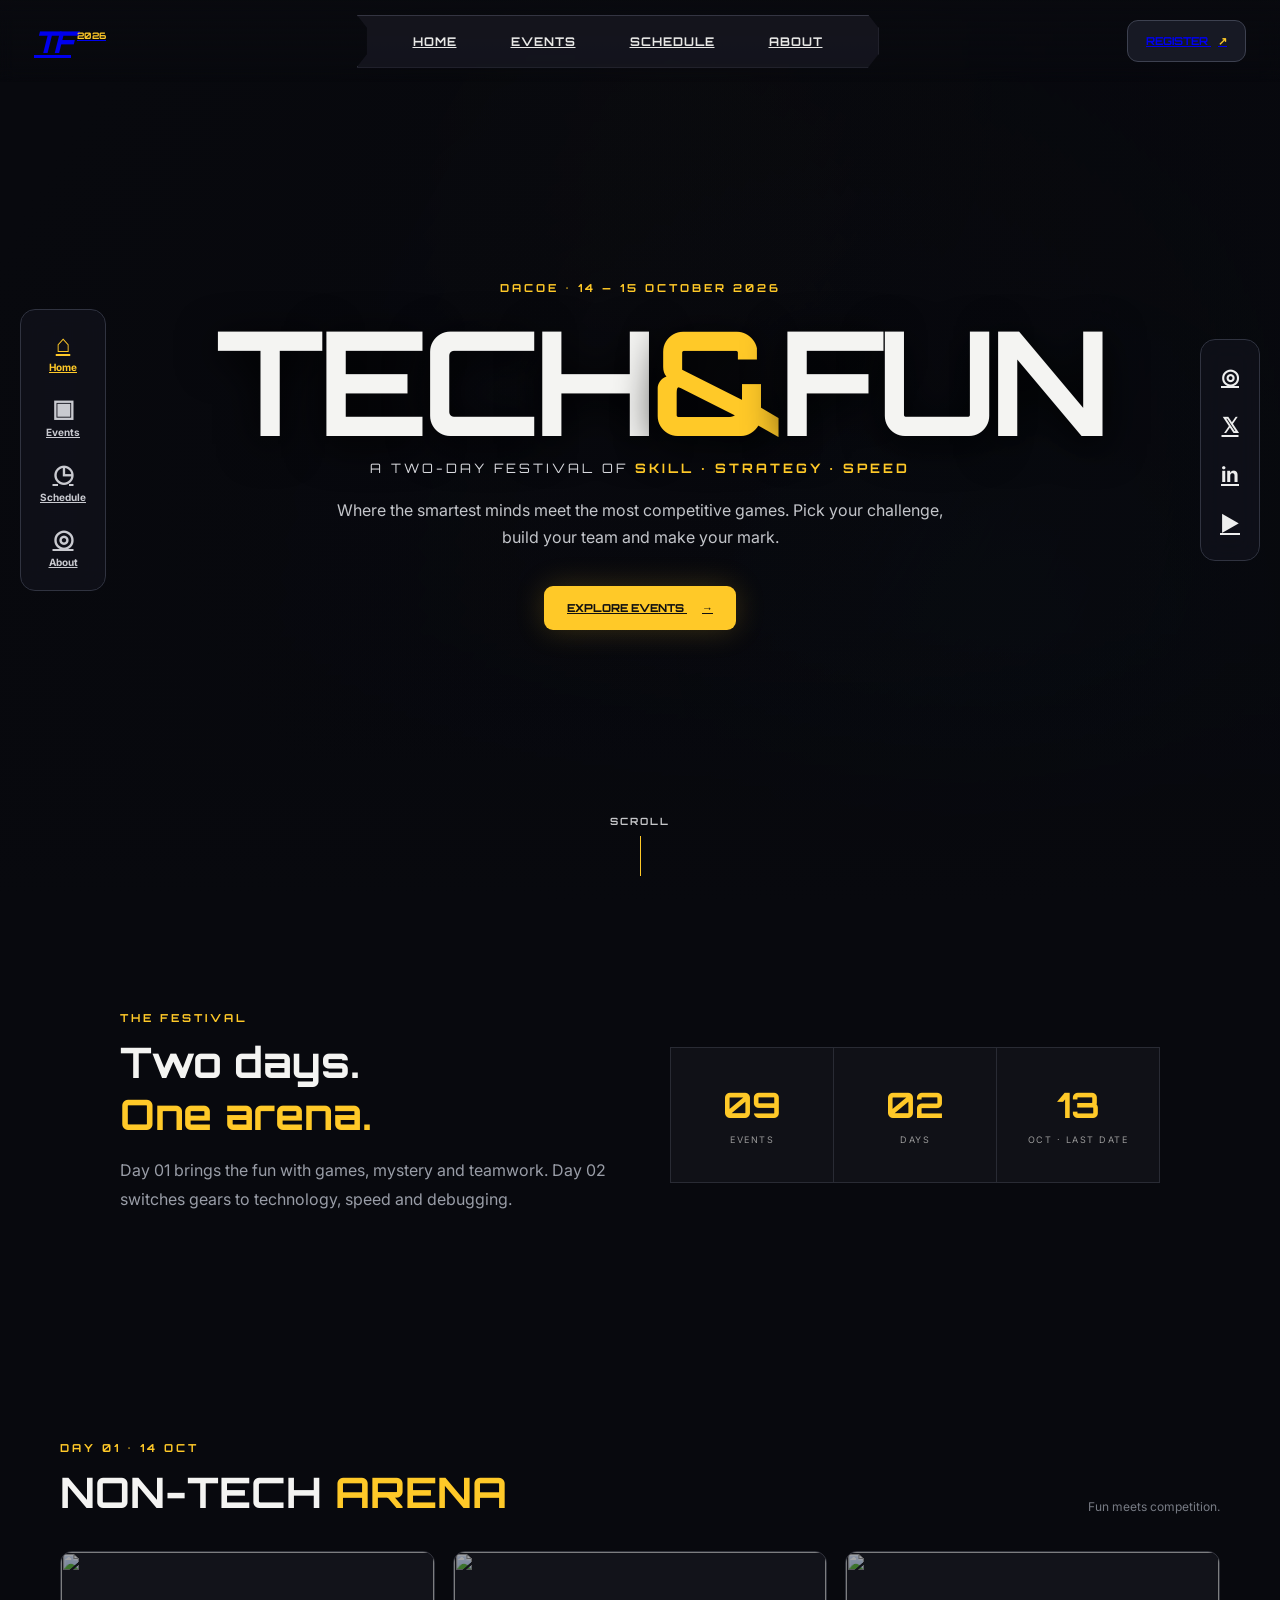
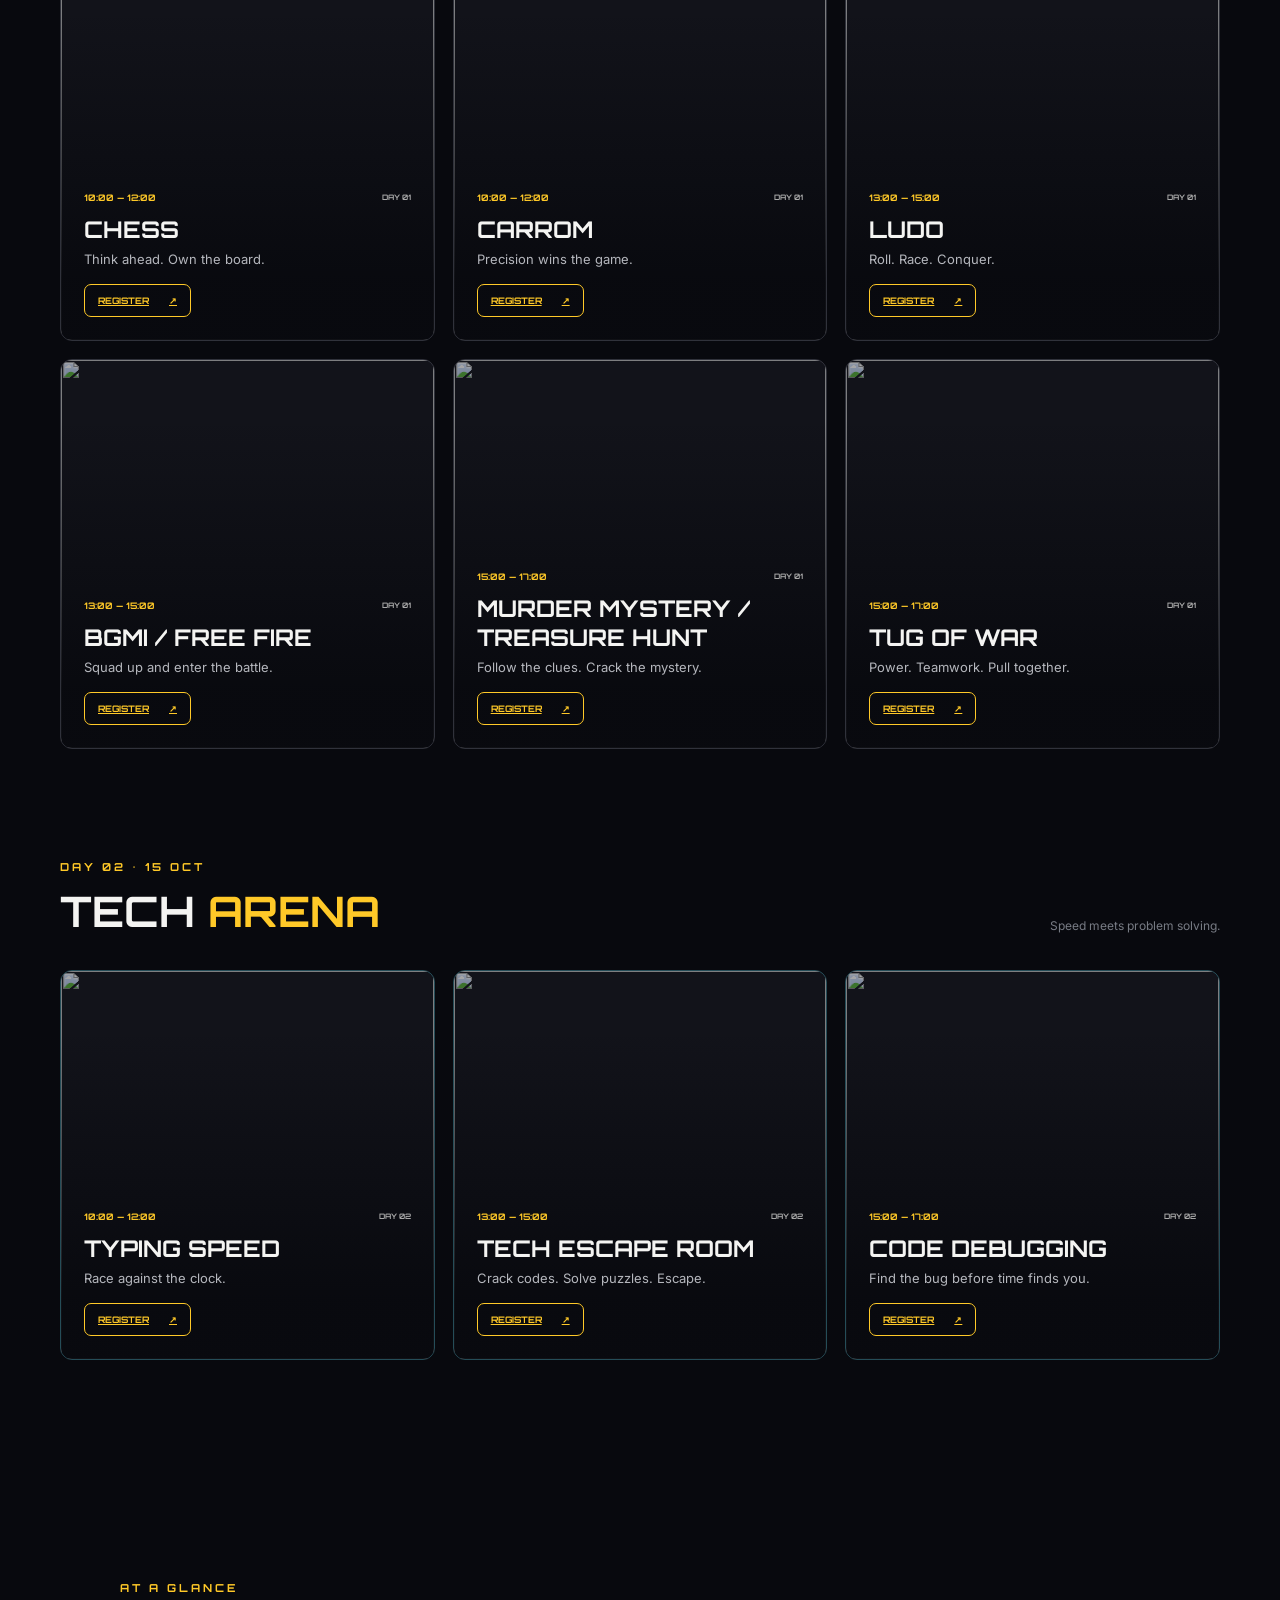
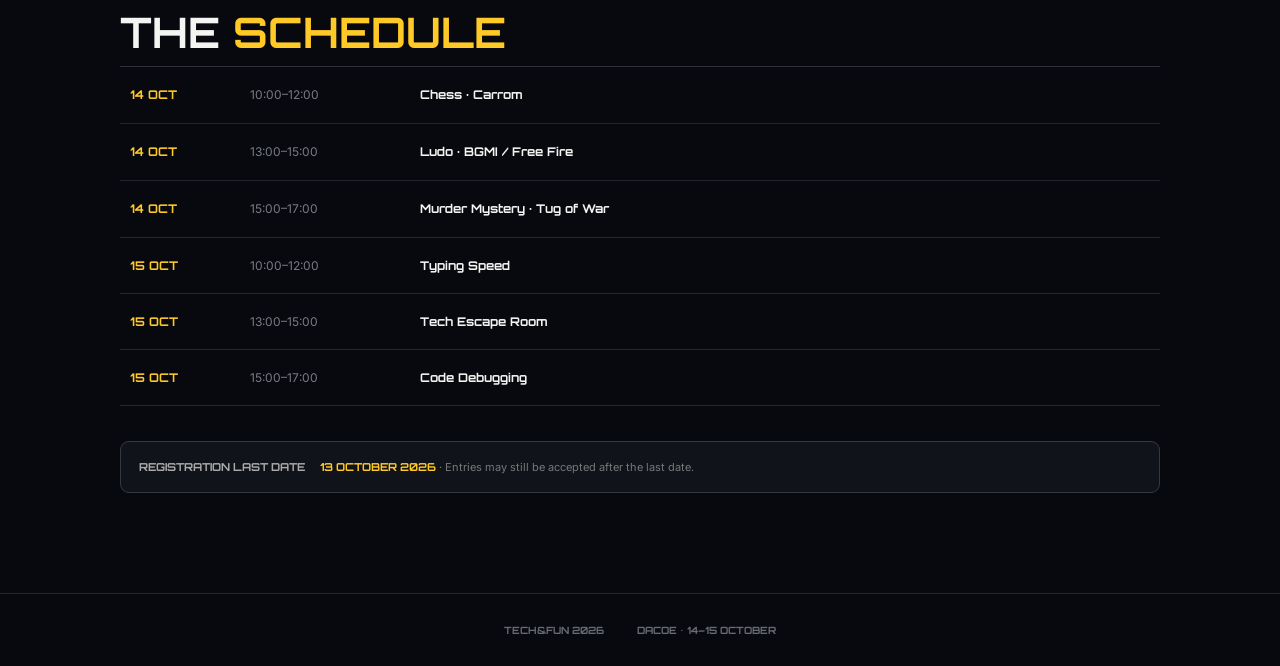
==== register.html @ 4d59d4c3 "Add files via upload" ====
<!DOCTYPE html>
<html lang="en"><head><meta charset="UTF-8"><meta name="viewport" content="width=device-width,initial-scale=1.0">
<title>Registration | Tech & Fun 2026</title>
<link rel="preconnect" href="https://fonts.googleapis.com"><link href="https://fonts.googleapis.com/css2?family=Orbitron:wght@500;600;700;800&family=Inter:wght@400;500;600;700;800&display=swap" rel="stylesheet"><link rel="stylesheet" href="style.css"></head>
<body class="registration">
<header class="topbar"><a class="logo" href="index.html"><span>TF</span><small>2026</small></a><nav class="topnav"><a href="index.html#events">EVENTS</a><a href="index.html#schedule">SCHEDULE</a></nav><a class="signin" href="index.html">← BACK</a></header>
<main class="reg-wrap"><div class="reg-panel">
<div class="reg-heading"><p class="mini" id="day"></p><h1 id="name">EVENT REGISTRATION</h1><p id="time"></p><div class="last">LAST DATE: <b>13 OCTOBER 2026</b><small>Registration remains open for late entries.</small></div></div>
<form id="form">
<input type="hidden" name="event" id="event">
<div class="form-row"><label>PARTICIPANT 1 NAME<input name="participant1Name" required></label><label>PARTICIPANT 1 GMAIL<input type="email" name="participant1Email" placeholder="name@gmail.com" required></label></div>
<div class="form-row"><label>PARTICIPANT 2 NAME<input name="participant2Name" required></label><label>PARTICIPANT 2 GMAIL<input type="email" name="participant2Email" placeholder="name@gmail.com" required></label></div>
<label>MOBILE NUMBER<input id="mobile" name="mobile" type="tel" inputmode="numeric" maxlength="10" placeholder="10-digit mobile number" required></label>
<button id="submit" type="submit">SUBMIT REGISTRATION <span>↗</span></button>
<p id="status"></p></form></div></main>
<script src="config.js"></script><script>
const E={
chess:["CHESS","DAY 01 • NON-TECH","10:00 AM – 12:00 PM"],carrom:["CARROM","DAY 01 • NON-TECH","10:00 AM – 12:00 PM"],
ludo:["LUDO","DAY 01 • NON-TECH","1:00 PM – 3:00 PM"],"bgmi-free-fire":["BGMI / FREE FIRE","DAY 01 • NON-TECH","1:00 PM – 3:00 PM"],
"murder-mystery-treasure-hunt":["MURDER MYSTERY / TREASURE HUNT","DAY 01 • NON-TECH","3:00 PM – 5:00 PM"],
"tug-of-war":["TUG OF WAR","DAY 01 • NON-TECH","3:00 PM – 5:00 PM"],"typing-speed":["TYPING SPEED","DAY 02 • TECH","10:00 AM – 12:00 PM"],
"tech-escape-room":["TECH ESCAPE ROOM","DAY 02 • TECH","1:00 PM – 3:00 PM"],"code-debugging":["CODE DEBUGGING","DAY 02 • TECH","3:00 PM – 5:00 PM"]};
const slug=new URLSearchParams(location.search).get("event"), x=E[slug]; if(!x) location.href="index.html";
document.getElementById("name").textContent=x[0];document.getElementById("day").textContent=x[1];document.getElementById("time").textContent=x[2];document.getElementById("event").value=x[0];
mobile.addEventListener("input",()=>mobile.value=mobile.value.replace(/\D/g,"").slice(0,10));
form.addEventListener("submit",async e=>{e.preventDefault();let m=mobile.value,s=document.getElementById("status");if(!/^[6-9]\d{9}$/.test(m)){s.textContent="Enter a valid 10-digit Indian mobile number.";s.className="err";return}
if(!CONFIG.GOOGLE_SCRIPT_URL||CONFIG.GOOGLE_SCRIPT_URL.includes("PASTE_")){s.textContent="Connect the Google Sheet backend in config.js first.";s.className="err";return}
submit.disabled=true;submit.textContent="SUBMITTING...";
try{let r=await fetch(CONFIG.GOOGLE_SCRIPT_URL,{method:"POST",body:JSON.stringify(Object.fromEntries(new FormData(form))),headers:{"Content-Type":"text/plain;charset=utf-8"}}),j=await r.json();if(!j.ok)throw Error();s.textContent="Registration submitted successfully.";s.className="ok";form.reset();event.value=x[0]}catch(a){s.textContent="Submission failed. Please try again.";s.className="err"}finally{submit.disabled=false;submit.innerHTML='SUBMIT REGISTRATION <span>↗</span>'}});
</script></body></html>
---- style.css ----
*{box-sizing:border-box}html{scroll-behavior:smooth}body{margin:0;background:#08090e;color:#f4f4f2;font-family:Inter,Arial,sans-serif;overflow-x:hidden}.bg-glow{position:fixed;inset:0;pointer-events:none;background:radial-gradient(circle at 50% 10%,rgba(255,196,40,.08),transparent 35%),radial-gradient(circle at 80% 70%,rgba(0,211,255,.06),transparent 30%)}.topbar{height:82px;position:fixed;z-index:20;top:0;left:0;right:0;display:flex;align-items:center;justify-content:space-between;padding:0 34px;background:linear-gradient(#090a0fdd,transparent);backdrop-filter:blur(8px)}.logo{width:74px;display:flex;align-items:center;gap:6px;font-family:Orbitron;font-weight:800;font-size:30px;font-style:italic}.logo span{letter-spacing:-4px}.logo small{font-size:9px;color:#ffc928;font-style:normal;align-self:flex-start;margin-top:7px}.topnav{display:flex;gap:0;padding:0 28px;background:#161720dd;border:1px solid #343542;clip-path:polygon(0 0,98% 0,100% 25%,100% 75%,98% 100%,0 100%,2% 75%,2% 25%)}.topnav a{padding:18px 27px;font-family:Orbitron;font-size:12px;font-weight:700;letter-spacing:1px;color:#e8e8e6}.topnav a:hover{color:#ffc928}.signin{border:1px solid #3d4150;background:#171924;border-radius:11px;padding:13px 18px;font-family:Orbitron;font-size:11px;font-weight:700}.signin b{color:#ffc928;margin-left:7px}.side-nav,.social-nav{position:fixed;z-index:18;top:50%;transform:translateY(-50%);background:#10111adb;border:1px solid #303340;border-radius:15px;backdrop-filter:blur(12px)}.side-nav{left:20px;width:86px;padding:10px 0}.side-nav a{display:flex;flex-direction:column;align-items:center;gap:5px;padding:12px 5px;color:#c9cad0;font-size:10px;font-weight:700}.side-nav i{font-style:normal;font-size:24px;line-height:1}.side-nav a:hover,.side-nav .active{color:#ffc928}.social-nav{right:20px;width:60px;padding:12px 0}.social-nav a{display:block;text-align:center;padding:12px 0;color:#eee;font-size:21px;font-weight:700}.social-nav a:hover{color:#ffc928}.hero{height:100vh;min-height:700px;position:relative;display:flex;align-items:center;justify-content:center;background:linear-gradient(120deg,#08090e 8%,rgba(8,9,14,.62)),url("https://images.pexels.com/photos/325185/pexels-photo-325185.jpeg?auto=compress&cs=tinysrgb&w=2000") center/cover fixed}.hero:after{content:"";position:absolute;inset:0;background:linear-gradient(transparent 70%,#08090e),radial-gradient(circle at 50% 45%,transparent 10%,#08090eaa 80%)}.hero-content{position:relative;z-index:2;text-align:center;max-width:900px;padding:40px 25px}.mini{font-family:Orbitron;font-size:11px;letter-spacing:3px;color:#ffc928;font-weight:700}.hero h1{font-family:Orbitron;font-size:clamp(60px,12vw,145px);line-height:.88;letter-spacing:-7px;margin:22px 0 15px;text-shadow:0 8px 40px #000}.hero h1 span{color:#ffc928}.hero-sub{font-family:Orbitron;letter-spacing:3px;font-size:13px;color:#d8d9de}.hero-sub b{color:#ffc928}.hero-copy{max-width:610px;margin:20px auto;color:#c3c5ca;line-height:1.7}.hero-btn{display:inline-block;margin-top:15px;background:#ffc928;color:#111;padding:15px 23px;border-radius:9px;font-family:Orbitron;font-size:11px;font-weight:800;box-shadow:0 0 30px #ffc92833}.hero-btn span{margin-left:15px}.scroll{position:absolute;z-index:3;bottom:24px;left:50%;transform:translateX(-50%);font:700 10px Orbitron;letter-spacing:2px;color:#c5c6c9}.scroll span{display:block;width:1px;height:40px;background:#ffc928;margin:9px auto 0}.intro{max-width:1100px;margin:auto;padding:100px 30px;display:grid;grid-template-columns:1fr 1fr;gap:60px;align-items:center}.intro h2,.schedule h2,.section-title h2{font-family:Orbitron;font-size:42px;margin:8px 0}.intro h2 span,.schedule h2 span,.section-title h2 span{color:#ffc928}.intro p:not(.mini){color:#999da7;line-height:1.8;max-width:500px}.stats{display:grid;grid-template-columns:repeat(3,1fr);gap:1px;background:#292b34;border:1px solid #292b34}.stats div{background:#101117;padding:35px 15px;text-align:center}.stats strong{display:block;font:700 35px Orbitron;color:#ffc928}.stats span{font-size:9px;letter-spacing:1.5px;color:#999}.events-section{max-width:1220px;margin:auto;padding:40px 30px 110px}.section-title{display:flex;justify-content:space-between;align-items:end;margin:60px 0 25px}.section-title>p{color:#777b84;font-size:12px}.event-grid{display:grid;grid-template-columns:repeat(3,1fr);gap:18px}.event{min-height:390px;position:relative;overflow:hidden;border:1px solid #30323b;background:#12131a;border-radius:12px}.event.wide{grid-column:span 1}.event img{position:absolute;inset:0;width:100%;height:100%;object-fit:cover;opacity:.62;transition:.5s}.event:after{content:"";position:absolute;inset:0;background:linear-gradient(transparent 15%,#08090eee 85%)}.event:hover img{transform:scale(1.08);opacity:.8}.event-info{position:absolute;z-index:2;left:0;right:0;bottom:0;padding:23px}.event-info>div{display:flex;justify-content:space-between;color:#ffc928;font:700 9px Orbitron}.event-info small{color:#aaa}.event h3{font:700 23px Orbitron;margin:12px 0 7px}.event p{margin:0 0 17px;color:#b5b7bd;font-size:13px}.event a{display:inline-flex;align-items:center;gap:20px;border:1px solid #ffc928;color:#ffc928;padding:10px 13px;border-radius:7px;font:700 9px Orbitron}.event a:hover{background:#ffc928;color:#111}.tech-title{margin-top:100px}.tech-grid .event{border-color:#254d58}.schedule{padding:100px 30px;max-width:1100px;margin:auto}.timeline{border-top:1px solid #30323a}.timeline div{display:grid;grid-template-columns:120px 170px 1fr;padding:20px 10px;border-bottom:1px solid #24262e}.timeline strong{color:#ffc928;font:700 12px Orbitron}.timeline span{color:#777b84;font-size:12px}.timeline b{font-family:Orbitron;font-size:12px}.deadline{margin-top:35px;border:1px solid #353743;background:#11131a;padding:18px;font:700 11px Orbitron;color:#aaa;border-radius:9px}.deadline strong{color:#ffc928;margin-left:12px}.deadline small{font:400 11px Inter;color:#777}.registration{background:radial-gradient(circle at 50% 0,#1c1b17,#08090e 45%)}.reg-wrap{min-height:100vh;display:flex;align-items:center;justify-content:center;padding:120px 25px 60px}.reg-panel{width:min(900px,100%);border:1px solid #343640;background:#11131aee;border-radius:18px;box-shadow:0 25px 100px #0008;overflow:hidden}.reg-heading{padding:38px;border-bottom:1px solid #292b34;background:linear-gradient(120deg,#17181f,#101116)}.reg-heading h1{font:700 clamp(28px,5vw,48px) Orbitron;margin:10px 0}.reg-heading>p:not(.mini){color:#999da7}.last{display:inline-block;border:1px solid #444650;padding:13px;border-radius:8px;font:700 10px Orbitron;color:#aaa}.last b{color:#ffc928}.last small{display:block;margin-top:7px;font:400 11px Inter}.registration form{padding:35px}.form-row{display:grid;grid-template-columns:1fr 1fr;gap:18px}label{display:block;font:700 10px Orbitron;letter-spacing:.5px;color:#c7c8cc;margin-bottom:18px}input{display:block;width:100%;margin-top:9px;background:#090a0f;border:1px solid #353741;color:#fff;padding:15px;border-radius:8px;outline:none;font:500 14px Inter}input:focus{border-color:#ffc928;box-shadow:0 0 0 3px #ffc92815}button{width:100%;border:0;background:#ffc928;color:#111;padding:16px;border-radius:8px;font:800 11px Orbitron;cursor:pointer}button span{margin-left:20px}#status{min-height:18px;font-size:13px}.ok{color:#7be28c}.err{color:#ff7272}footer{border-top:1px solid #24262e;padding:30px;text-align:center;color:#666b75;font:700 10px Orbitron}footer span{margin-left:30px}@media(max-width:900px){.topnav{display:none}.side-nav{left:10px}.social-nav{right:10px}.event-grid{grid-template-columns:1fr 1fr}.intro{grid-template-columns:1fr}.hero{background-attachment:scroll}}@media(max-width:620px){.topbar{padding:0 15px}.side-nav,.social-nav{display:none}.hero{min-height:650px}.hero h1{letter-spacing:-3px}.events-section,.schedule{padding-left:18px;padding-right:18px}.event-grid{grid-template-columns:1fr}.section-title{display:block}.section-title>p{margin-top:10px}.timeline div{grid-template-columns:1fr;gap:7px}.form-row{grid-template-columns:1fr}.registration form,.reg-heading{padding:25px 20px}.intro{padding:70px 22px}.stats{grid-template-columns:1fr}.stats div{padding:20px}.signin{padding:10px;font-size:9px}}
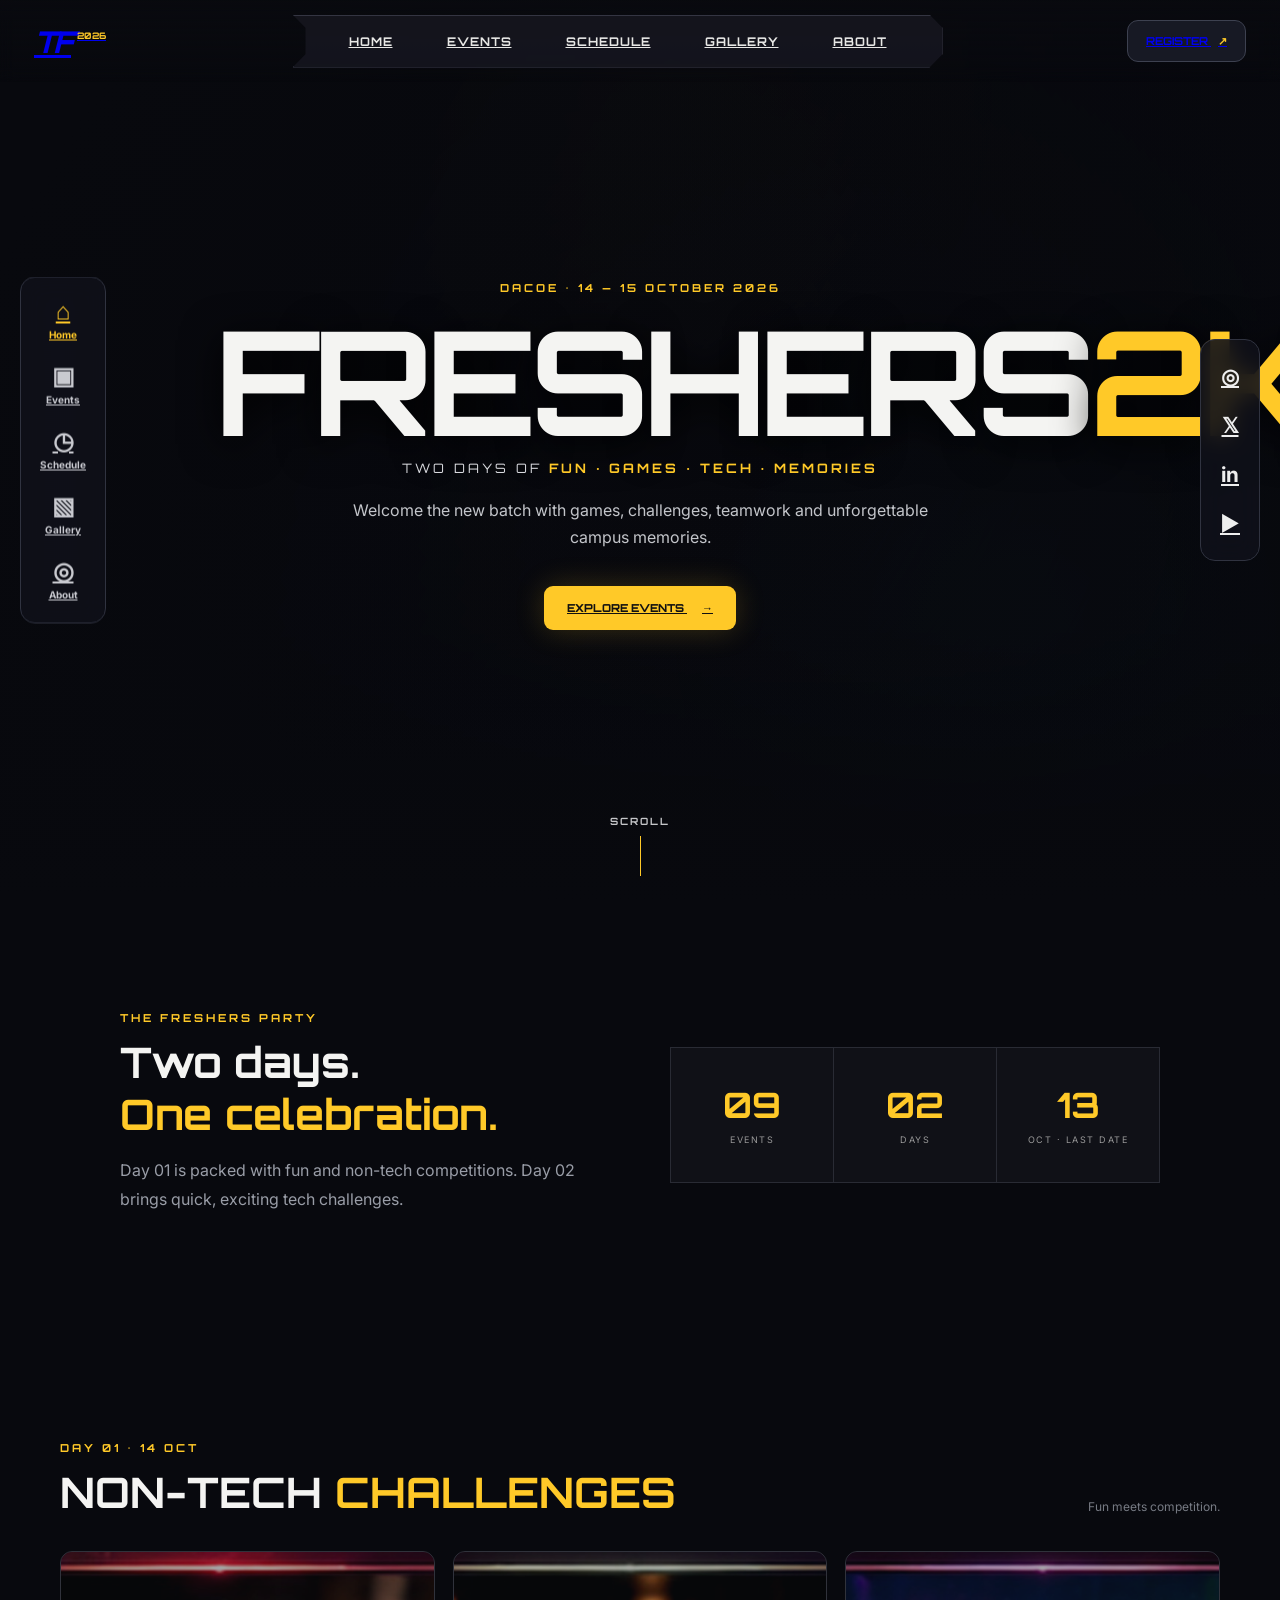
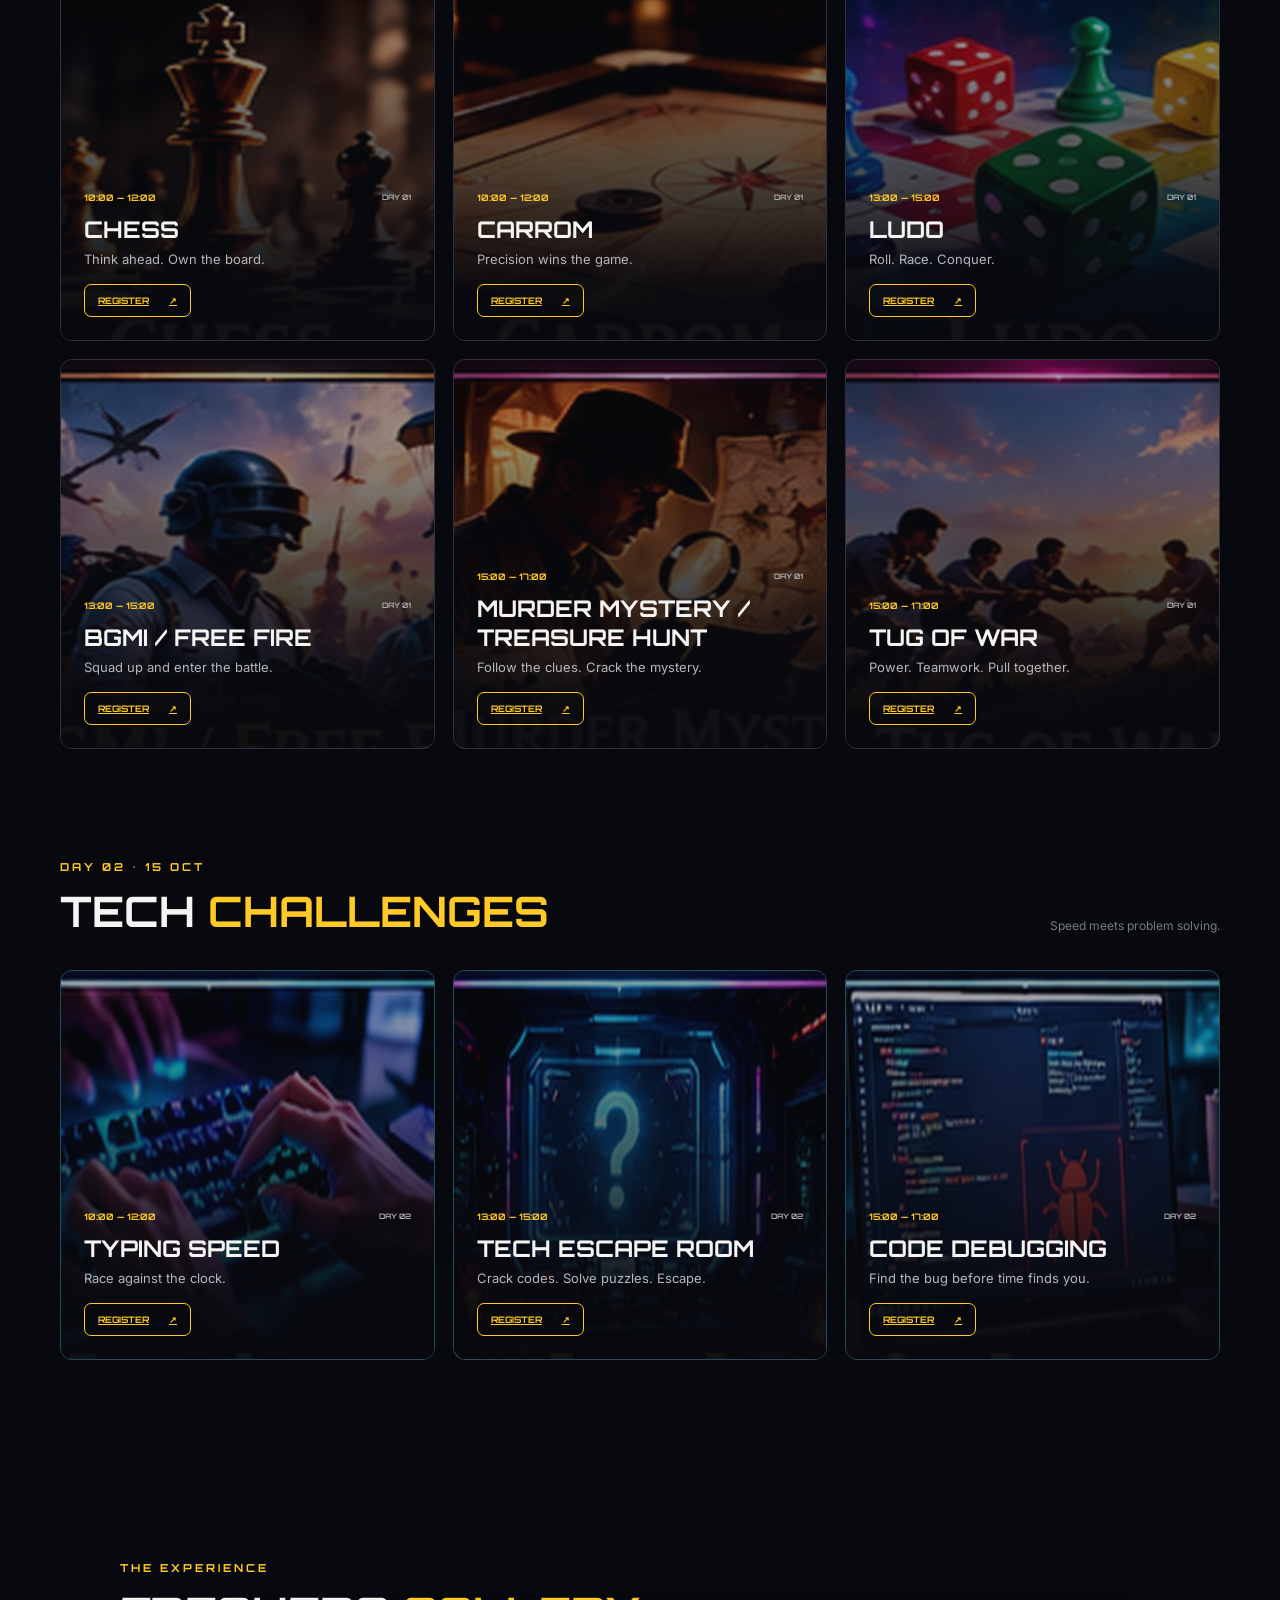
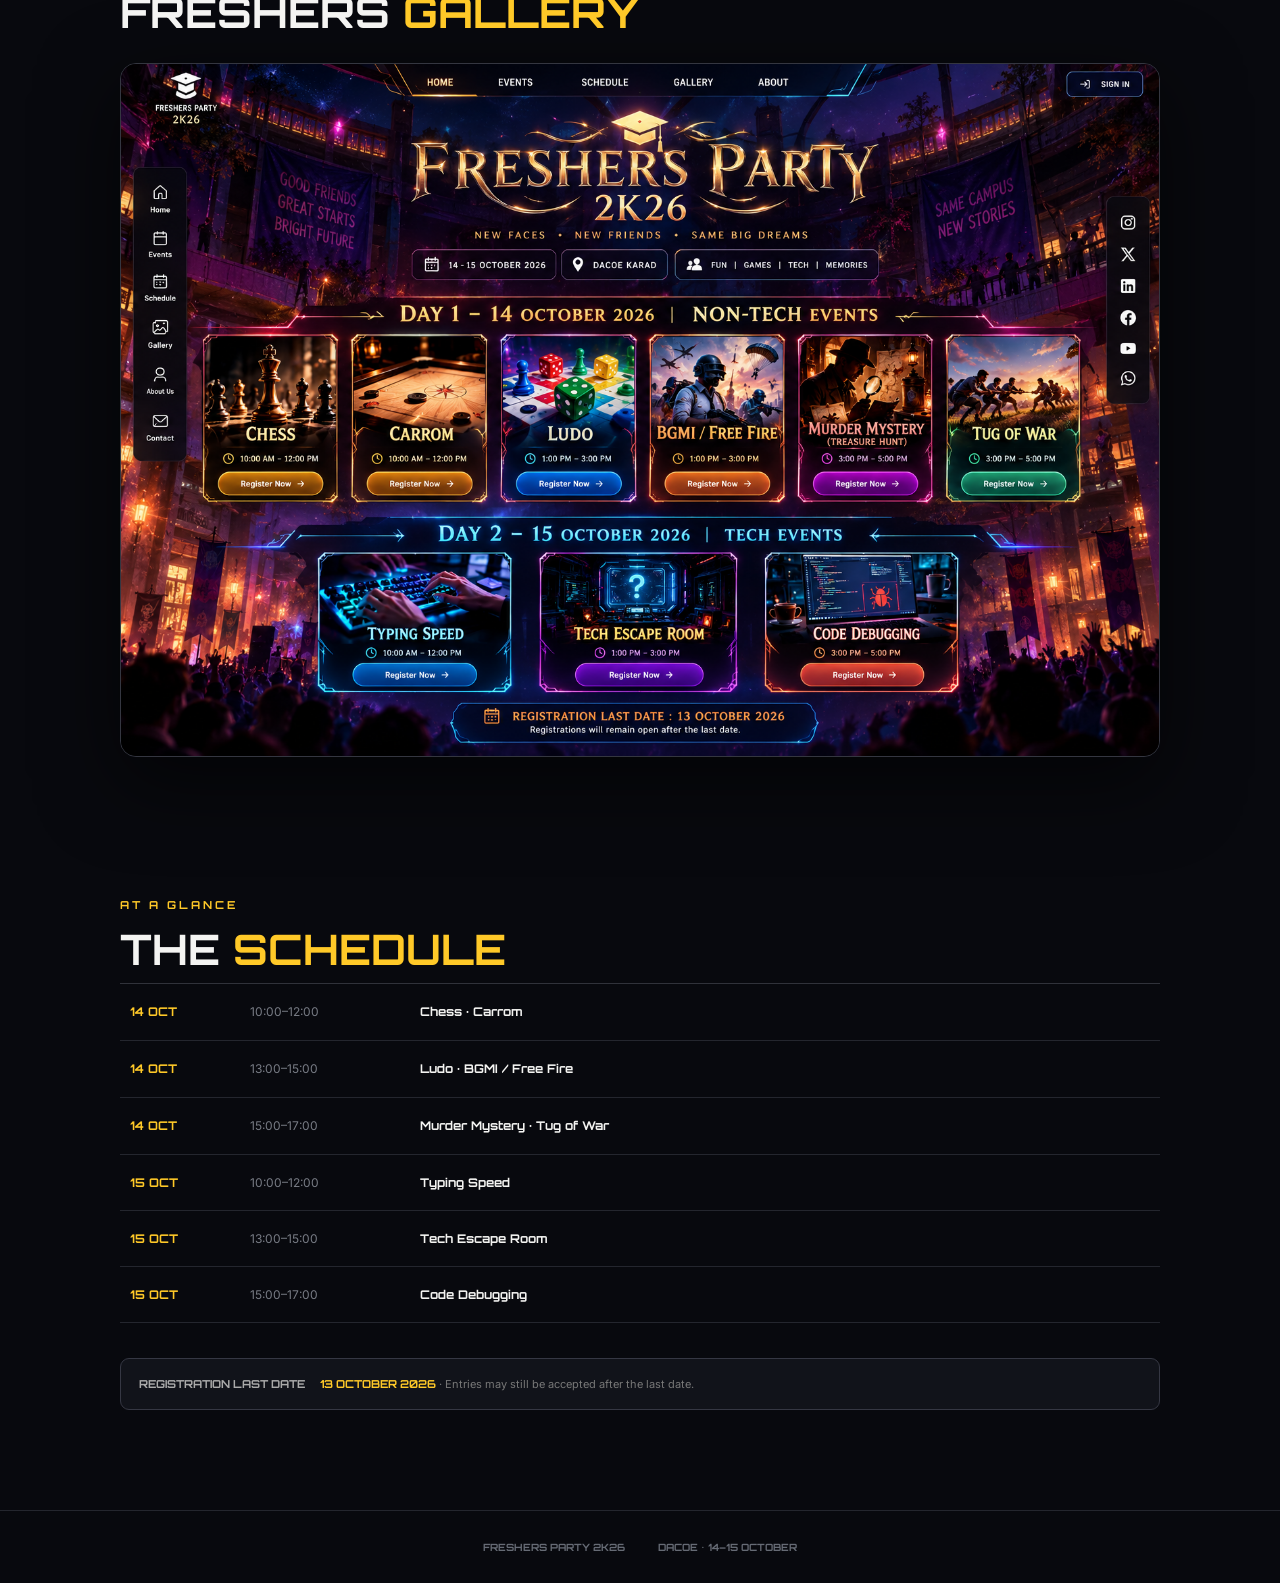
==== commit 4eaaa0f8: "Add files via upload" ====
--- a/register.html
+++ b/register.html
@@ -1,6 +1,6 @@
 <!DOCTYPE html>
 <html lang="en"><head><meta charset="UTF-8"><meta name="viewport" content="width=device-width,initial-scale=1.0">
-<title>Registration | Tech & Fun 2026</title>
+<title>Freshers Party 2K26 | Registration</title>
 <link rel="preconnect" href="https://fonts.googleapis.com"><link href="https://fonts.googleapis.com/css2?family=Orbitron:wght@500;600;700;800&family=Inter:wght@400;500;600;700;800&display=swap" rel="stylesheet"><link rel="stylesheet" href="style.css"></head>
 <body class="registration">
 <header class="topbar"><a class="logo" href="index.html"><span>TF</span><small>2026</small></a><nav class="topnav"><a href="index.html#events">EVENTS</a><a href="index.html#schedule">SCHEDULE</a></nav><a class="signin" href="index.html">← BACK</a></header>
@@ -8,23 +8,109 @@
 <div class="reg-heading"><p class="mini" id="day"></p><h1 id="name">EVENT REGISTRATION</h1><p id="time"></p><div class="last">LAST DATE: <b>13 OCTOBER 2026</b><small>Registration remains open for late entries.</small></div></div>
 <form id="form">
 <input type="hidden" name="event" id="event">
-<div class="form-row"><label>PARTICIPANT 1 NAME<input name="participant1Name" required></label><label>PARTICIPANT 1 GMAIL<input type="email" name="participant1Email" placeholder="name@gmail.com" required></label></div>
-<div class="form-row"><label>PARTICIPANT 2 NAME<input name="participant2Name" required></label><label>PARTICIPANT 2 GMAIL<input type="email" name="participant2Email" placeholder="name@gmail.com" required></label></div>
-<label>MOBILE NUMBER<input id="mobile" name="mobile" type="tel" inputmode="numeric" maxlength="10" placeholder="10-digit mobile number" required></label>
+<div id="fields"></div>
 <button id="submit" type="submit">SUBMIT REGISTRATION <span>↗</span></button>
-<p id="status"></p></form></div></main>
+<p id="status"></p>
+</form></div></main>
 <script src="config.js"></script><script>
 const E={
-chess:["CHESS","DAY 01 • NON-TECH","10:00 AM – 12:00 PM"],carrom:["CARROM","DAY 01 • NON-TECH","10:00 AM – 12:00 PM"],
-ludo:["LUDO","DAY 01 • NON-TECH","1:00 PM – 3:00 PM"],"bgmi-free-fire":["BGMI / FREE FIRE","DAY 01 • NON-TECH","1:00 PM – 3:00 PM"],
-"murder-mystery-treasure-hunt":["MURDER MYSTERY / TREASURE HUNT","DAY 01 • NON-TECH","3:00 PM – 5:00 PM"],
-"tug-of-war":["TUG OF WAR","DAY 01 • NON-TECH","3:00 PM – 5:00 PM"],"typing-speed":["TYPING SPEED","DAY 02 • TECH","10:00 AM – 12:00 PM"],
-"tech-escape-room":["TECH ESCAPE ROOM","DAY 02 • TECH","1:00 PM – 3:00 PM"],"code-debugging":["CODE DEBUGGING","DAY 02 • TECH","3:00 PM – 5:00 PM"]};
-const slug=new URLSearchParams(location.search).get("event"), x=E[slug]; if(!x) location.href="index.html";
-document.getElementById("name").textContent=x[0];document.getElementById("day").textContent=x[1];document.getElementById("time").textContent=x[2];document.getElementById("event").value=x[0];
+chess:["CHESS","DAY 01 • NON-TECH","10:00 AM – 12:00 PM","single"],
+carrom:["CARROM","DAY 01 • NON-TECH","10:00 AM – 12:00 PM","single"],
+ludo:["LUDO","DAY 01 • NON-TECH","1:00 PM – 3:00 PM","single"],
+"bgmi-free-fire":["BGMI / FREE FIRE","DAY 01 • NON-TECH","1:00 PM – 3:00 PM","team4"],
+"murder-mystery-treasure-hunt":["MURDER MYSTERY / TREASURE HUNT","DAY 01 • NON-TECH","3:00 PM – 5:00 PM","team4"],
+"tug-of-war":["TUG OF WAR","DAY 01 • NON-TECH","3:00 PM – 5:00 PM","team4"],
+"typing-speed":["TYPING SPEED","DAY 02 • TECH","10:00 AM – 12:00 PM","single"],
+"tech-escape-room":["TECH ESCAPE ROOM","DAY 02 • TECH","1:00 PM – 3:00 PM","duo"],
+"code-debugging":["CODE DEBUGGING","DAY 02 • TECH","3:00 PM – 5:00 PM","single"]
+};
+
+const slug=new URLSearchParams(location.search).get("event"), x=E[slug];
+if(!x) location.href="index.html";
+
+document.getElementById("name").textContent=x[0];
+document.getElementById("day").textContent=x[1];
+document.getElementById("time").textContent=x[2];
+document.getElementById("event").value=x[0];
+
+const fields=document.getElementById("fields");
+
+function label(text,name,type="text",placeholder=""){
+  return `<label>${text}<input name="${name}" type="${type}" ${placeholder?`placeholder="${placeholder}"`:""} required></label>`;
+}
+
+if(x[3]==="single"){
+  fields.innerHTML=`
+    <div class="form-row">
+      ${label("PARTICIPANT NAME","participantName")}
+      ${label("GMAIL","participantEmail","email","name@gmail.com")}
+    </div>
+    ${label("MOBILE NUMBER","mobile","tel","10-digit mobile number")}
+    <p class="form-note">This is a <b>single-player event</b>. Only one participant is required.</p>`;
+}else if(x[3]==="duo"){
+  fields.innerHTML=`
+    ${label("TEAM NAME","teamName")}
+    <div class="member-title">PLAYER 1</div>
+    <div class="form-row">
+      ${label("PLAYER 1 NAME","player1Name")}
+      ${label("PLAYER 1 GMAIL","player1Email","email","name@gmail.com")}
+    </div>
+    <div class="member-title">PLAYER 2</div>
+    <div class="form-row">
+      ${label("PLAYER 2 NAME","player2Name")}
+      ${label("PLAYER 2 GMAIL","player2Email","email","name@gmail.com")}
+    </div>
+    ${label("CAPTAIN MOBILE NUMBER","mobile","tel","10-digit mobile number")}
+    <p class="form-note">This is a <b>2-player duo event</b>. Enter both players before submitting.</p>`;
+}else{
+  let members="";
+  for(let i=1;i<=4;i++){
+    members+=`<div class="member-title">PLAYER ${i}</div><div class="form-row">
+      ${label(`PLAYER ${i} NAME`,`player${i}Name`)}
+      ${label(`PLAYER ${i} GMAIL`,`player${i}Email`,"email","name@gmail.com")}
+    </div>`;
+  }
+  fields.innerHTML=`
+    ${label("TEAM / SQUAD NAME","teamName")}
+    ${members}
+    ${label("CAPTAIN MOBILE NUMBER","mobile","tel","10-digit mobile number")}
+    <p class="form-note">This is a <b>4-player team event</b>. Enter all four players before submitting.</p>`;
+}
+
+const mobile=document.getElementById("fields").querySelector('[name="mobile"]');
 mobile.addEventListener("input",()=>mobile.value=mobile.value.replace(/\D/g,"").slice(0,10));
-form.addEventListener("submit",async e=>{e.preventDefault();let m=mobile.value,s=document.getElementById("status");if(!/^[6-9]\d{9}$/.test(m)){s.textContent="Enter a valid 10-digit Indian mobile number.";s.className="err";return}
-if(!CONFIG.GOOGLE_SCRIPT_URL||CONFIG.GOOGLE_SCRIPT_URL.includes("PASTE_")){s.textContent="Connect the Google Sheet backend in config.js first.";s.className="err";return}
-submit.disabled=true;submit.textContent="SUBMITTING...";
-try{let r=await fetch(CONFIG.GOOGLE_SCRIPT_URL,{method:"POST",body:JSON.stringify(Object.fromEntries(new FormData(form))),headers:{"Content-Type":"text/plain;charset=utf-8"}}),j=await r.json();if(!j.ok)throw Error();s.textContent="Registration submitted successfully.";s.className="ok";form.reset();event.value=x[0]}catch(a){s.textContent="Submission failed. Please try again.";s.className="err"}finally{submit.disabled=false;submit.innerHTML='SUBMIT REGISTRATION <span>↗</span>'}});
+
+form.addEventListener("submit",async e=>{
+  e.preventDefault();
+  const m=mobile.value, s=document.getElementById("status");
+  if(!/^[6-9]\d{9}$/.test(m)){
+    s.textContent="Enter a valid 10-digit Indian mobile number.";
+    s.className="err"; return;
+  }
+  if(!CONFIG.GOOGLE_SCRIPT_URL||CONFIG.GOOGLE_SCRIPT_URL.includes("PASTE_")){
+    s.textContent="Connect the Google Sheet backend in config.js first.";
+    s.className="err"; return;
+  }
+  submit.disabled=true; submit.textContent="SUBMITTING...";
+  try{
+    const payload=Object.fromEntries(new FormData(form).entries());
+    const response=await fetch(CONFIG.GOOGLE_SCRIPT_URL,{
+      method:"POST",
+      body:JSON.stringify(payload),
+      headers:{"Content-Type":"text/plain;charset=utf-8"}
+    });
+    const result=await response.json();
+    if(!result.ok) throw Error(result.message||"Submission failed");
+    s.textContent="Registration submitted successfully.";
+    s.className="ok";
+    form.reset();
+    document.getElementById("event").value=x[0];
+  }catch(err){
+    s.textContent="Submission failed. Please try again.";
+    s.className="err";
+  }finally{
+    submit.disabled=false;
+    submit.innerHTML='SUBMIT REGISTRATION <span>↗</span>';
+  }
+});
 </script></body></html>
--- a/style.css
+++ b/style.css
@@ -1 +1,4 @@
-*{box-sizing:border-box}html{scroll-behavior:smooth}body{margin:0;background:#08090e;color:#f4f4f2;font-family:Inter,Arial,sans-serif;overflow-x:hidden}.bg-glow{position:fixed;inset:0;pointer-events:none;background:radial-gradient(circle at 50% 10%,rgba(255,196,40,.08),transparent 35%),radial-gradient(circle at 80% 70%,rgba(0,211,255,.06),transparent 30%)}.topbar{height:82px;position:fixed;z-index:20;top:0;left:0;right:0;display:flex;align-items:center;justify-content:space-between;padding:0 34px;background:linear-gradient(#090a0fdd,transparent);backdrop-filter:blur(8px)}.logo{width:74px;display:flex;align-items:center;gap:6px;font-family:Orbitron;font-weight:800;font-size:30px;font-style:italic}.logo span{letter-spacing:-4px}.logo small{font-size:9px;color:#ffc928;font-style:normal;align-self:flex-start;margin-top:7px}.topnav{display:flex;gap:0;padding:0 28px;background:#161720dd;border:1px solid #343542;clip-path:polygon(0 0,98% 0,100% 25%,100% 75%,98% 100%,0 100%,2% 75%,2% 25%)}.topnav a{padding:18px 27px;font-family:Orbitron;font-size:12px;font-weight:700;letter-spacing:1px;color:#e8e8e6}.topnav a:hover{color:#ffc928}.signin{border:1px solid #3d4150;background:#171924;border-radius:11px;padding:13px 18px;font-family:Orbitron;font-size:11px;font-weight:700}.signin b{color:#ffc928;margin-left:7px}.side-nav,.social-nav{position:fixed;z-index:18;top:50%;transform:translateY(-50%);background:#10111adb;border:1px solid #303340;border-radius:15px;backdrop-filter:blur(12px)}.side-nav{left:20px;width:86px;padding:10px 0}.side-nav a{display:flex;flex-direction:column;align-items:center;gap:5px;padding:12px 5px;color:#c9cad0;font-size:10px;font-weight:700}.side-nav i{font-style:normal;font-size:24px;line-height:1}.side-nav a:hover,.side-nav .active{color:#ffc928}.social-nav{right:20px;width:60px;padding:12px 0}.social-nav a{display:block;text-align:center;padding:12px 0;color:#eee;font-size:21px;font-weight:700}.social-nav a:hover{color:#ffc928}.hero{height:100vh;min-height:700px;position:relative;display:flex;align-items:center;justify-content:center;background:linear-gradient(120deg,#08090e 8%,rgba(8,9,14,.62)),url("https://images.pexels.com/photos/325185/pexels-photo-325185.jpeg?auto=compress&cs=tinysrgb&w=2000") center/cover fixed}.hero:after{content:"";position:absolute;inset:0;background:linear-gradient(transparent 70%,#08090e),radial-gradient(circle at 50% 45%,transparent 10%,#08090eaa 80%)}.hero-content{position:relative;z-index:2;text-align:center;max-width:900px;padding:40px 25px}.mini{font-family:Orbitron;font-size:11px;letter-spacing:3px;color:#ffc928;font-weight:700}.hero h1{font-family:Orbitron;font-size:clamp(60px,12vw,145px);line-height:.88;letter-spacing:-7px;margin:22px 0 15px;text-shadow:0 8px 40px #000}.hero h1 span{color:#ffc928}.hero-sub{font-family:Orbitron;letter-spacing:3px;font-size:13px;color:#d8d9de}.hero-sub b{color:#ffc928}.hero-copy{max-width:610px;margin:20px auto;color:#c3c5ca;line-height:1.7}.hero-btn{display:inline-block;margin-top:15px;background:#ffc928;color:#111;padding:15px 23px;border-radius:9px;font-family:Orbitron;font-size:11px;font-weight:800;box-shadow:0 0 30px #ffc92833}.hero-btn span{margin-left:15px}.scroll{position:absolute;z-index:3;bottom:24px;left:50%;transform:translateX(-50%);font:700 10px Orbitron;letter-spacing:2px;color:#c5c6c9}.scroll span{display:block;width:1px;height:40px;background:#ffc928;margin:9px auto 0}.intro{max-width:1100px;margin:auto;padding:100px 30px;display:grid;grid-template-columns:1fr 1fr;gap:60px;align-items:center}.intro h2,.schedule h2,.section-title h2{font-family:Orbitron;font-size:42px;margin:8px 0}.intro h2 span,.schedule h2 span,.section-title h2 span{color:#ffc928}.intro p:not(.mini){color:#999da7;line-height:1.8;max-width:500px}.stats{display:grid;grid-template-columns:repeat(3,1fr);gap:1px;background:#292b34;border:1px solid #292b34}.stats div{background:#101117;padding:35px 15px;text-align:center}.stats strong{display:block;font:700 35px Orbitron;color:#ffc928}.stats span{font-size:9px;letter-spacing:1.5px;color:#999}.events-section{max-width:1220px;margin:auto;padding:40px 30px 110px}.section-title{display:flex;justify-content:space-between;align-items:end;margin:60px 0 25px}.section-title>p{color:#777b84;font-size:12px}.event-grid{display:grid;grid-template-columns:repeat(3,1fr);gap:18px}.event{min-height:390px;position:relative;overflow:hidden;border:1px solid #30323b;background:#12131a;border-radius:12px}.event.wide{grid-column:span 1}.event img{position:absolute;inset:0;width:100%;height:100%;object-fit:cover;opacity:.62;transition:.5s}.event:after{content:"";position:absolute;inset:0;background:linear-gradient(transparent 15%,#08090eee 85%)}.event:hover img{transform:scale(1.08);opacity:.8}.event-info{position:absolute;z-index:2;left:0;right:0;bottom:0;padding:23px}.event-info>div{display:flex;justify-content:space-between;color:#ffc928;font:700 9px Orbitron}.event-info small{color:#aaa}.event h3{font:700 23px Orbitron;margin:12px 0 7px}.event p{margin:0 0 17px;color:#b5b7bd;font-size:13px}.event a{display:inline-flex;align-items:center;gap:20px;border:1px solid #ffc928;color:#ffc928;padding:10px 13px;border-radius:7px;font:700 9px Orbitron}.event a:hover{background:#ffc928;color:#111}.tech-title{margin-top:100px}.tech-grid .event{border-color:#254d58}.schedule{padding:100px 30px;max-width:1100px;margin:auto}.timeline{border-top:1px solid #30323a}.timeline div{display:grid;grid-template-columns:120px 170px 1fr;padding:20px 10px;border-bottom:1px solid #24262e}.timeline strong{color:#ffc928;font:700 12px Orbitron}.timeline span{color:#777b84;font-size:12px}.timeline b{font-family:Orbitron;font-size:12px}.deadline{margin-top:35px;border:1px solid #353743;background:#11131a;padding:18px;font:700 11px Orbitron;color:#aaa;border-radius:9px}.deadline strong{color:#ffc928;margin-left:12px}.deadline small{font:400 11px Inter;color:#777}.registration{background:radial-gradient(circle at 50% 0,#1c1b17,#08090e 45%)}.reg-wrap{min-height:100vh;display:flex;align-items:center;justify-content:center;padding:120px 25px 60px}.reg-panel{width:min(900px,100%);border:1px solid #343640;background:#11131aee;border-radius:18px;box-shadow:0 25px 100px #0008;overflow:hidden}.reg-heading{padding:38px;border-bottom:1px solid #292b34;background:linear-gradient(120deg,#17181f,#101116)}.reg-heading h1{font:700 clamp(28px,5vw,48px) Orbitron;margin:10px 0}.reg-heading>p:not(.mini){color:#999da7}.last{display:inline-block;border:1px solid #444650;padding:13px;border-radius:8px;font:700 10px Orbitron;color:#aaa}.last b{color:#ffc928}.last small{display:block;margin-top:7px;font:400 11px Inter}.registration form{padding:35px}.form-row{display:grid;grid-template-columns:1fr 1fr;gap:18px}label{display:block;font:700 10px Orbitron;letter-spacing:.5px;color:#c7c8cc;margin-bottom:18px}input{display:block;width:100%;margin-top:9px;background:#090a0f;border:1px solid #353741;color:#fff;padding:15px;border-radius:8px;outline:none;font:500 14px Inter}input:focus{border-color:#ffc928;box-shadow:0 0 0 3px #ffc92815}button{width:100%;border:0;background:#ffc928;color:#111;padding:16px;border-radius:8px;font:800 11px Orbitron;cursor:pointer}button span{margin-left:20px}#status{min-height:18px;font-size:13px}.ok{color:#7be28c}.err{color:#ff7272}footer{border-top:1px solid #24262e;padding:30px;text-align:center;color:#666b75;font:700 10px Orbitron}footer span{margin-left:30px}@media(max-width:900px){.topnav{display:none}.side-nav{left:10px}.social-nav{right:10px}.event-grid{grid-template-columns:1fr 1fr}.intro{grid-template-columns:1fr}.hero{background-attachment:scroll}}@media(max-width:620px){.topbar{padding:0 15px}.side-nav,.social-nav{display:none}.hero{min-height:650px}.hero h1{letter-spacing:-3px}.events-section,.schedule{padding-left:18px;padding-right:18px}.event-grid{grid-template-columns:1fr}.section-title{display:block}.section-title>p{margin-top:10px}.timeline div{grid-template-columns:1fr;gap:7px}.form-row{grid-template-columns:1fr}.registration form,.reg-heading{padding:25px 20px}.intro{padding:70px 22px}.stats{grid-template-columns:1fr}.stats div{padding:20px}.signin{padding:10px;font-size:9px}}+*{box-sizing:border-box}html{scroll-behavior:smooth}body{margin:0;background:#08090e;color:#f4f4f2;font-family:Inter,Arial,sans-serif;overflow-x:hidden}.bg-glow{position:fixed;inset:0;pointer-events:none;background:radial-gradient(circle at 50% 10%,rgba(255,196,40,.08),transparent 35%),radial-gradient(circle at 80% 70%,rgba(0,211,255,.06),transparent 30%)}.topbar{height:82px;position:fixed;z-index:20;top:0;left:0;right:0;display:flex;align-items:center;justify-content:space-between;padding:0 34px;background:linear-gradient(#090a0fdd,transparent);backdrop-filter:blur(8px)}.logo{width:74px;display:flex;align-items:center;gap:6px;font-family:Orbitron;font-weight:800;font-size:30px;font-style:italic}.logo span{letter-spacing:-4px}.logo small{font-size:9px;color:#ffc928;font-style:normal;align-self:flex-start;margin-top:7px}.topnav{display:flex;gap:0;padding:0 28px;background:#161720dd;border:1px solid #343542;clip-path:polygon(0 0,98% 0,100% 25%,100% 75%,98% 100%,0 100%,2% 75%,2% 25%)}.topnav a{padding:18px 27px;font-family:Orbitron;font-size:12px;font-weight:700;letter-spacing:1px;color:#e8e8e6}.topnav a:hover{color:#ffc928}.signin{border:1px solid #3d4150;background:#171924;border-radius:11px;padding:13px 18px;font-family:Orbitron;font-size:11px;font-weight:700}.signin b{color:#ffc928;margin-left:7px}.side-nav,.social-nav{position:fixed;z-index:18;top:50%;transform:translateY(-50%);background:#10111adb;border:1px solid #303340;border-radius:15px;backdrop-filter:blur(12px)}.side-nav{left:20px;width:86px;padding:10px 0}.side-nav a{display:flex;flex-direction:column;align-items:center;gap:5px;padding:12px 5px;color:#c9cad0;font-size:10px;font-weight:700}.side-nav i{font-style:normal;font-size:24px;line-height:1}.side-nav a:hover,.side-nav .active{color:#ffc928}.social-nav{right:20px;width:60px;padding:12px 0}.social-nav a{display:block;text-align:center;padding:12px 0;color:#eee;font-size:21px;font-weight:700}.social-nav a:hover{color:#ffc928}.hero{height:100vh;min-height:700px;position:relative;display:flex;align-items:center;justify-content:center;background:linear-gradient(120deg,#08090e 8%,rgba(8,9,14,.62)),url("https://images.pexels.com/photos/325185/pexels-photo-325185.jpeg?auto=compress&cs=tinysrgb&w=2000") center/cover fixed}.hero:after{content:"";position:absolute;inset:0;background:linear-gradient(transparent 70%,#08090e),radial-gradient(circle at 50% 45%,transparent 10%,#08090eaa 80%)}.hero-content{position:relative;z-index:2;text-align:center;max-width:900px;padding:40px 25px}.mini{font-family:Orbitron;font-size:11px;letter-spacing:3px;color:#ffc928;font-weight:700}.hero h1{font-family:Orbitron;font-size:clamp(60px,12vw,145px);line-height:.88;letter-spacing:-7px;margin:22px 0 15px;text-shadow:0 8px 40px #000}.hero h1 span{color:#ffc928}.hero-sub{font-family:Orbitron;letter-spacing:3px;font-size:13px;color:#d8d9de}.hero-sub b{color:#ffc928}.hero-copy{max-width:610px;margin:20px auto;color:#c3c5ca;line-height:1.7}.hero-btn{display:inline-block;margin-top:15px;background:#ffc928;color:#111;padding:15px 23px;border-radius:9px;font-family:Orbitron;font-size:11px;font-weight:800;box-shadow:0 0 30px #ffc92833}.hero-btn span{margin-left:15px}.scroll{position:absolute;z-index:3;bottom:24px;left:50%;transform:translateX(-50%);font:700 10px Orbitron;letter-spacing:2px;color:#c5c6c9}.scroll span{display:block;width:1px;height:40px;background:#ffc928;margin:9px auto 0}.intro{max-width:1100px;margin:auto;padding:100px 30px;display:grid;grid-template-columns:1fr 1fr;gap:60px;align-items:center}.intro h2,.schedule h2,.section-title h2{font-family:Orbitron;font-size:42px;margin:8px 0}.intro h2 span,.schedule h2 span,.section-title h2 span{color:#ffc928}.intro p:not(.mini){color:#999da7;line-height:1.8;max-width:500px}.stats{display:grid;grid-template-columns:repeat(3,1fr);gap:1px;background:#292b34;border:1px solid #292b34}.stats div{background:#101117;padding:35px 15px;text-align:center}.stats strong{display:block;font:700 35px Orbitron;color:#ffc928}.stats span{font-size:9px;letter-spacing:1.5px;color:#999}.events-section{max-width:1220px;margin:auto;padding:40px 30px 110px}.section-title{display:flex;justify-content:space-between;align-items:end;margin:60px 0 25px}.section-title>p{color:#777b84;font-size:12px}.event-grid{display:grid;grid-template-columns:repeat(3,1fr);gap:18px}.event{min-height:390px;position:relative;overflow:hidden;border:1px solid #30323b;background:#12131a;border-radius:12px}.event.wide{grid-column:span 1}.event img{position:absolute;inset:0;width:100%;height:100%;object-fit:cover;opacity:.62;transition:.5s}.event:after{content:"";position:absolute;inset:0;background:linear-gradient(transparent 15%,#08090eee 85%)}.event:hover img{transform:scale(1.08);opacity:.8}.event-info{position:absolute;z-index:2;left:0;right:0;bottom:0;padding:23px}.event-info>div{display:flex;justify-content:space-between;color:#ffc928;font:700 9px Orbitron}.event-info small{color:#aaa}.event h3{font:700 23px Orbitron;margin:12px 0 7px}.event p{margin:0 0 17px;color:#b5b7bd;font-size:13px}.event a{display:inline-flex;align-items:center;gap:20px;border:1px solid #ffc928;color:#ffc928;padding:10px 13px;border-radius:7px;font:700 9px Orbitron}.event a:hover{background:#ffc928;color:#111}.tech-title{margin-top:100px}.tech-grid .event{border-color:#254d58}.schedule{padding:100px 30px;max-width:1100px;margin:auto}.timeline{border-top:1px solid #30323a}.timeline div{display:grid;grid-template-columns:120px 170px 1fr;padding:20px 10px;border-bottom:1px solid #24262e}.timeline strong{color:#ffc928;font:700 12px Orbitron}.timeline span{color:#777b84;font-size:12px}.timeline b{font-family:Orbitron;font-size:12px}.deadline{margin-top:35px;border:1px solid #353743;background:#11131a;padding:18px;font:700 11px Orbitron;color:#aaa;border-radius:9px}.deadline strong{color:#ffc928;margin-left:12px}.deadline small{font:400 11px Inter;color:#777}.registration{background:radial-gradient(circle at 50% 0,#1c1b17,#08090e 45%)}.reg-wrap{min-height:100vh;display:flex;align-items:center;justify-content:center;padding:120px 25px 60px}.reg-panel{width:min(900px,100%);border:1px solid #343640;background:#11131aee;border-radius:18px;box-shadow:0 25px 100px #0008;overflow:hidden}.reg-heading{padding:38px;border-bottom:1px solid #292b34;background:linear-gradient(120deg,#17181f,#101116)}.reg-heading h1{font:700 clamp(28px,5vw,48px) Orbitron;margin:10px 0}.reg-heading>p:not(.mini){color:#999da7}.last{display:inline-block;border:1px solid #444650;padding:13px;border-radius:8px;font:700 10px Orbitron;color:#aaa}.last b{color:#ffc928}.last small{display:block;margin-top:7px;font:400 11px Inter}.registration form{padding:35px}.form-row{display:grid;grid-template-columns:1fr 1fr;gap:18px}label{display:block;font:700 10px Orbitron;letter-spacing:.5px;color:#c7c8cc;margin-bottom:18px}input{display:block;width:100%;margin-top:9px;background:#090a0f;border:1px solid #353741;color:#fff;padding:15px;border-radius:8px;outline:none;font:500 14px Inter}input:focus{border-color:#ffc928;box-shadow:0 0 0 3px #ffc92815}button{width:100%;border:0;background:#ffc928;color:#111;padding:16px;border-radius:8px;font:800 11px Orbitron;cursor:pointer}button span{margin-left:20px}#status{min-height:18px;font-size:13px}.ok{color:#7be28c}.err{color:#ff7272}footer{border-top:1px solid #24262e;padding:30px;text-align:center;color:#666b75;font:700 10px Orbitron}footer span{margin-left:30px}@media(max-width:900px){.topnav{display:none}.side-nav{left:10px}.social-nav{right:10px}.event-grid{grid-template-columns:1fr 1fr}.intro{grid-template-columns:1fr}.hero{background-attachment:scroll}}@media(max-width:620px){.topbar{padding:0 15px}.side-nav,.social-nav{display:none}.hero{min-height:650px}.hero h1{letter-spacing:-3px}.events-section,.schedule{padding-left:18px;padding-right:18px}.event-grid{grid-template-columns:1fr}.section-title{display:block}.section-title>p{margin-top:10px}.timeline div{grid-template-columns:1fr;gap:7px}.form-row{grid-template-columns:1fr}.registration form,.reg-heading{padding:25px 20px}.intro{padding:70px 22px}.stats{grid-template-columns:1fr}.stats div{padding:20px}.signin{padding:10px;font-size:9px}}
+.gallery-section{max-width:1100px;margin:auto;padding:80px 30px 30px}.gallery-section h2{font-family:Orbitron;font-size:42px;margin:8px 0 25px}.gallery-section h2 span{color:#ffc928}.gallery-section img{width:100%;display:block;border:1px solid #343640;border-radius:16px;box-shadow:0 25px 80px #0009}.gallery-section img:hover{filter:saturate(1.12);transform:translateY(-3px);transition:.3s}@media(max-width:620px){.gallery-section{padding:60px 18px 20px}.gallery-section h2{font-size:30px}}
+
+.form-note{margin:-4px 0 20px;color:#777b84;font-size:12px}.form-note b{color:#ffc928}.member-title{font:700 10px Orbitron;letter-spacing:1px;color:#ffc928;border-top:1px solid #292b34;padding:16px 0 10px;margin-top:4px}
